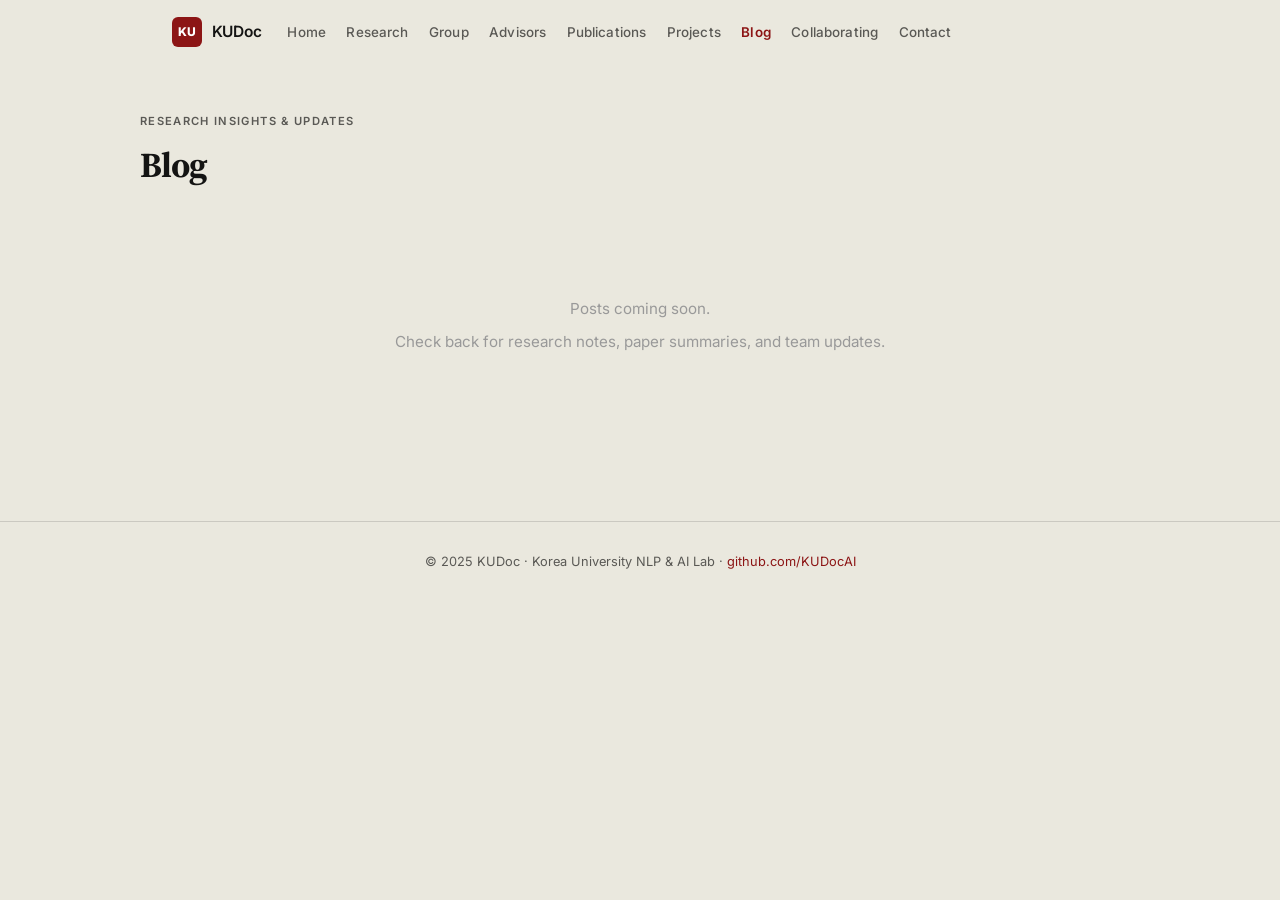
==== blog.html @ 30babc58 "Add Blog page and nav link Co-Authored-By: Claude Sonnet 4.6 <noreply@anthropic.com>" ====
<!DOCTYPE html>
<html lang="en">
<head>
  <meta charset="UTF-8" />
  <meta name="viewport" content="width=device-width, initial-scale=1.0" />
  <title>Blog — KUDoc</title>
  <meta name="description" content="Research insights, updates, and notes from KUDoc, the Document AI research team at Korea University NLP&AI Lab." />
  <link rel="stylesheet" href="style.css?v=17" />
  <link rel="preconnect" href="https://fonts.googleapis.com" />
  <link rel="preconnect" href="https://fonts.gstatic.com" crossorigin />
  <link href="https://fonts.googleapis.com/css2?family=Inter:wght@300;400;500;600;700;800&family=Source+Serif+4:ital,opsz,wght@0,8..60,400;0,8..60,600;0,8..60,700;1,8..60,400;1,8..60,600;1,8..60,700&display=swap" rel="stylesheet" />
  <style>
    .blog-list {
      display: flex;
      flex-direction: column;
      gap: 2rem;
      margin-top: 2.5rem;
    }
    .blog-card {
      background: var(--bg-card);
      border: 1px solid rgba(20,20,19,.08);
      border-radius: 12px;
      padding: 2rem 2.25rem;
      transition: box-shadow .2s;
    }
    .blog-card:hover {
      box-shadow: 0 4px 20px rgba(20,20,19,.1);
    }
    .blog-meta {
      display: flex;
      align-items: center;
      gap: .75rem;
      font-size: .8rem;
      color: #888;
      margin-bottom: .6rem;
    }
    .blog-tag {
      background: var(--accent);
      color: #fff;
      border-radius: 4px;
      padding: .15em .55em;
      font-size: .72rem;
      font-weight: 600;
      letter-spacing: .02em;
      text-transform: uppercase;
    }
    .blog-title {
      font-family: 'Source Serif 4', serif;
      font-size: 1.35rem;
      font-weight: 700;
      color: var(--primary);
      margin: 0 0 .6rem;
      line-height: 1.3;
    }
    .blog-excerpt {
      color: #555;
      font-size: .9rem;
      line-height: 1.7;
      margin: 0 0 1.1rem;
    }
    .blog-author {
      font-size: .82rem;
      color: #777;
    }
    .blog-author strong {
      color: var(--primary);
    }
    .blog-empty {
      text-align: center;
      padding: 4rem 0;
      color: #999;
      font-size: .95rem;
    }
    .blog-empty p {
      margin: .4rem 0;
    }
  </style>
</head>
<body>

<!-- ===== NAVIGATION ===== -->
<nav id="navbar">
  <div class="nav-inner">
    <a href="index.html" class="nav-logo">
      <div class="nav-logo-mark">KU</div>
      <span class="nav-name">KUDoc</span>
    </a>
    <ul class="nav-links">
      <li><a href="index.html">Home</a></li>
      <li><a href="index.html#research">Research</a></li>
      <li><a href="index.html#team">Group</a></li>
      <li><a href="faculty.html">Advisors</a></li>
      <li><a href="index.html#publications">Publications</a></li>
      <li><a href="index.html#projects">Projects</a></li>
      <li><a href="blog.html" class="nav-active">Blog</a></li>
      <li><a href="index.html#institutions">Collaborating</a></li>
      <li><a href="index.html#contact">Contact</a></li>
    </ul>
  </div>
</nav>

<!-- ===== BLOG ===== -->
<section id="blog" style="padding-top: 7rem;">
  <div class="container">
    <div class="section-eyebrow">Research Insights &amp; Updates</div>
    <h2 class="section-title">Blog</h2>

    <div class="blog-list">

      <!-- Example post — remove or replace when real posts are ready -->
      <div class="blog-empty">
        <p>Posts coming soon.</p>
        <p>Check back for research notes, paper summaries, and team updates.</p>
      </div>

    </div>
  </div>
</section>

<!-- ===== FOOTER ===== -->
<footer>
  &copy; 2025 KUDoc · Korea University NLP &amp; AI Lab ·
  <a href="https://github.com/KUDocAI">github.com/KUDocAI</a>
</footer>

<script>
  const navbar = document.getElementById('navbar');
  window.addEventListener('scroll', () => {
    navbar.classList.toggle('scrolled', window.scrollY > 10);
  });
</script>

</body>
</html>
---- style.css ----
/* ===== RESET & BASE ===== */
*, *::before, *::after { box-sizing: border-box; margin: 0; padding: 0; }

:root {
  --primary:       #141413;
  --primary-soft:  #30302e;
  --accent:        #8c1515;
  --accent-light:  #f5eaea;
  --accent-mid:    #a83030;
  --cream:         #eae8de;
  --cream-dark:    #dedad0;
  --text:          #141413;
  --text-muted:    #5a5955;
  --border:        rgba(20, 20, 19, 0.14);
  --border-strong: rgba(20, 20, 19, 0.28);
  --bg:            #eae8de;
  --bg-card:       #f3f1e9;
  --bg-white:      #faf9f5;
  --radius:        10px;
  --shadow:        0 1px 3px rgba(20,20,19,0.07);
  --shadow-md:     0 4px 20px rgba(20,20,19,0.10);
}

html { scroll-behavior: smooth; }

body {
  font-family: 'Inter', -apple-system, BlinkMacSystemFont, 'Segoe UI', sans-serif;
  color: var(--text);
  background: var(--bg);
  line-height: 1.7;
  font-size: clamp(0.9rem, 1vw + 0.5rem, 1rem);
  -webkit-font-smoothing: antialiased;
  -moz-osx-font-smoothing: grayscale;
}

a { color: var(--accent); text-decoration: none; }
a:hover { text-decoration: underline; }

/* ===== NAVBAR ===== */
#navbar {
  position: fixed;
  top: 0; left: 0; right: 0;
  z-index: 100;
  background: rgba(234, 232, 222, 0.9);
  backdrop-filter: blur(12px);
  border-bottom: 1px solid transparent;
  transition: border-color 0.2s, box-shadow 0.2s;
}
#navbar.scrolled {
  border-bottom-color: var(--border);
  box-shadow: 0 1px 8px rgba(20,20,19,0.08);
}
.nav-inner {
  max-width: 1000px;
  margin: 0 auto;
  padding: 0 2rem;
  height: 64px;
  display: flex;
  align-items: center;
  gap: clamp(1.2rem, 2vw, 1.9rem);
}
.nav-logo {
  display: flex;
  align-items: center;
  gap: 0.6rem;
  text-decoration: none;
}
.nav-logo-mark {
  width: 30px;
  height: 30px;
  border-radius: 6px;
  background: var(--accent);
  display: flex;
  align-items: center;
  justify-content: center;
  color: #fff;
  font-weight: 800;
  font-size: 0.75rem;
  letter-spacing: -0.02em;
  flex-shrink: 0;
}
.nav-name {
  font-weight: 600;
  font-size: 0.97rem;
  color: var(--primary);
  white-space: nowrap;
  letter-spacing: -0.01em;
}
.nav-links {
  display: flex;
  gap: clamp(0.9rem, 1.6vw, 1.35rem);
  list-style: none;
  flex: 1;
}
.nav-links a {
  font-size: 0.84rem;
  color: var(--text-muted);
  font-weight: 500;
  transition: color 0.15s;
  letter-spacing: 0.01em;
}
.nav-links a:hover { color: var(--primary); text-decoration: none; }
.nav-active { color: var(--accent) !important; font-weight: 600 !important; }

/* ===== SECTIONS ===== */
section { padding: 6rem 2rem; }
.container { max-width: 1000px; margin: 0 auto; }
.section-alt { background: var(--bg-card); }

.section-eyebrow {
  font-family: 'Inter', sans-serif;
  font-size: 0.7rem;
  font-weight: 600;
  letter-spacing: 0.12em;
  text-transform: uppercase;
  color: var(--text-muted);
  margin-bottom: 0.9rem;
}
.section-title {
  font-family: 'Source Serif 4', Georgia, 'Times New Roman', serif;
  font-size: clamp(1.6rem, 3vw, 2.2rem);
  font-weight: 700;
  color: var(--primary);
  margin-bottom: 2.5rem;
  line-height: 1.15;
  letter-spacing: -0.025em;
}

/* ===== HERO ===== */
.hero {
  padding-top: 8rem;
  padding-bottom: 6rem;
  background: var(--cream);
  border-bottom: 1px solid var(--border);
}
.hero-inner {
  max-width: 1000px;
  margin: 0 auto;
  display: grid;
  grid-template-columns: 1fr 300px;
  gap: 4rem;
  align-items: start;
}
.hero-left { min-width: 0; }

/* ===== TIMELINE ===== */
.hero-timeline { padding-top: 0.4rem; }

.timeline-heading { margin-bottom: 1.2rem; }

.tl-heading-title {
  font-family: 'Source Serif 4', Georgia, serif;
  font-size: 1rem;
  font-weight: 700;
  color: var(--primary);
  letter-spacing: -0.01em;
  margin-bottom: 0.5rem;
}

.tl-icon {
  font-size: 0.7rem;
  vertical-align: middle;
  opacity: 0.75;
}

.timeline {
  position: relative;
}

/* Centered gray track */
.tl-track {
  position: absolute;
  left: 50%;
  transform: translateX(-50%);
  top: 0;
  bottom: 0;
  width: 1px;
  background: var(--border);
  overflow: hidden;
}

/* Animated red fill */
.tl-fill {
  position: absolute;
  top: 0; left: 0; right: 0;
  height: 0;
  background: var(--accent);
  transition: height 0.5s cubic-bezier(0.4, 0, 0.2, 1);
}

/* Each item: 3-column grid — content | dot | content */
.tl-item {
  position: relative;
  display: grid;
  grid-template-columns: 1fr 10px 1fr;
  gap: 0 0.6rem;
  align-items: start;
  margin-bottom: 1.4rem;
  cursor: pointer;
  border-radius: 8px;
  padding: 0.35rem 0.35rem;
  transition: background 0.18s;
  opacity: 0;
  transform: translateY(6px);
}
.tl-item.tl-item--visible {
  opacity: 1;
  transform: translateY(0);
  transition: opacity 0.35s ease, transform 0.35s ease, background 0.18s;
}
.tl-item:last-child { margin-bottom: 0; }
.tl-item:hover { background: rgba(20,20,19,0.04); }
.tl-item:focus { outline: none; background: rgba(20,20,19,0.04); }

/* ── Left items (projects): body LEFT, dot CENTER ── */
.tl-item.tl-left .tl-body {
  grid-column: 1;
  grid-row: 1;
  text-align: right;
}
.tl-item.tl-left .tl-dot {
  grid-column: 2;
  grid-row: 1;
}

/* ── Right items (papers): dot CENTER, body RIGHT ── */
.tl-item.tl-right .tl-dot {
  grid-column: 2;
  grid-row: 1;
}
.tl-item.tl-right .tl-body {
  grid-column: 3;
  grid-row: 1;
  text-align: left;
}

.tl-date {
  font-family: 'Inter', sans-serif;
  font-size: 0.64rem;
  font-weight: 500;
  color: var(--text-muted);
  white-space: nowrap;
  transition: color 0.2s;
  margin-bottom: 0.1rem;
}
.tl-item--active .tl-date { color: var(--accent); font-weight: 600; }

/* Dot */
.tl-dot {
  width: 10px;
  height: 10px;
  border-radius: 50%;
  background: var(--cream-dark);
  border: 1.5px solid var(--border-strong);
  margin-top: 0.22rem;
  justify-self: center;
  transition: background 0.25s, border-color 0.25s, transform 0.25s, box-shadow 0.25s;
  position: relative;
  z-index: 1;
}
.tl-item:hover .tl-dot {
  transform: scale(1.35);
  border-color: var(--accent-mid);
}
.tl-item--active .tl-dot {
  background: var(--accent);
  border-color: var(--accent);
  transform: scale(1.2);
  box-shadow: 0 0 0 3px var(--accent-light);
  animation: tl-pulse 2s ease-in-out infinite;
}

@keyframes tl-pulse {
  0%, 100% { box-shadow: 0 0 0 3px var(--accent-light); }
  50%       { box-shadow: 0 0 0 6px rgba(140,21,21,0.08); }
}

.tl-body { min-width: 0; }

.tl-title {
  font-family: 'Source Serif 4', Georgia, serif;
  font-size: 0.85rem;
  font-weight: 600;
  color: var(--primary);
  letter-spacing: -0.01em;
  line-height: 1.2;
  margin-bottom: 0.18rem;
  transition: color 0.2s;
}
.tl-item--active .tl-title { color: var(--accent); }
.tl-item:hover:not(.tl-item--active) .tl-title { color: var(--primary-soft); }

.tl-desc {
  font-family: 'Inter', sans-serif;
  font-size: 0.72rem;
  color: var(--text-muted);
  line-height: 1.5;
  max-height: 0;
  overflow: hidden;
  opacity: 0;
  transition: max-height 0.3s ease, opacity 0.3s ease;
}
.tl-item--active .tl-desc,
.tl-item:hover .tl-desc {
  max-height: 5rem;
  opacity: 1;
}

@media (max-width: 760px) {
  .hero-inner {
    grid-template-columns: 1fr;
    gap: 2.5rem;
  }
  .hero-timeline { border-top: 1px solid var(--border); padding-top: 2rem; }
}

.hero-eyebrow {
  display: inline-flex;
  align-items: center;
  gap: 0.55rem;
  font-family: 'Inter', sans-serif;
  font-size: 0.7rem;
  font-weight: 600;
  letter-spacing: 0.12em;
  text-transform: uppercase;
  color: var(--text-muted);
  margin-bottom: 1.6rem;
}
.hero-eyebrow::before {
  content: '';
  display: inline-block;
  width: 18px;
  height: 1px;
  background: var(--accent);
}

.hero-inner h1 {
  font-family: 'Source Serif 4', Georgia, 'Times New Roman', serif;
  font-size: clamp(2.6rem, 6vw, 5rem);
  font-weight: 700;
  color: var(--primary);
  line-height: 1.08;
  letter-spacing: -0.035em;
  margin-bottom: 1.6rem;
  max-width: 760px;
}
.hero-ku {
  color: var(--accent);
  font-style: normal;
}
.hero-inner h1 em {
  font-style: italic;
  color: var(--primary);
}

.hero-subtitle {
  font-family: 'Inter', sans-serif;
  font-size: clamp(0.95rem, 1.5vw, 1.1rem);
  color: var(--text-muted);
  max-width: 540px;
  line-height: 1.8;
  margin-bottom: 2.4rem;
  font-weight: 400;
}
.hero-subtitle strong { color: var(--text); font-weight: 500; }

.hero-links { display: flex; flex-wrap: wrap; gap: 0.7rem; }

/* ===== INSTITUTIONS ===== */
.institutions-section {
  background: var(--bg);
}

.institutions-intro {
  max-width: 640px;
  margin-bottom: 2rem;
  color: var(--text-muted);
  line-height: 1.75;
}

.institution-subsection + .institution-subsection {
  margin-top: 2rem;
}

.institution-subsection-title {
  font-size: 0.78rem;
  font-weight: 700;
  letter-spacing: 0.1em;
  text-transform: uppercase;
  color: var(--text-muted);
  margin-bottom: 0.9rem;
}

.institution-grid {
  display: grid;
  grid-template-columns: repeat(auto-fit, minmax(180px, 1fr));
  gap: 1rem;
}

.institution-card {
  padding: 1rem 1.05rem;
  border-radius: var(--radius);
  background: var(--bg-card);
  border: 1px solid var(--border);
  box-shadow: var(--shadow);
}

.institution-card--anchor {
  background: var(--accent-light);
  border-color: rgba(140,21,21,0.18);
}

.institution-card--partner {
  background: var(--bg-white);
}

.institution-logo-wrap {
  height: 64px;
  display: flex;
  align-items: center;
  justify-content: center;
  margin-bottom: 0.85rem;
  padding: 0.5rem 0.65rem;
  background: rgba(250, 249, 245, 0.9);
  border: 1px solid var(--border);
  border-radius: 8px;
}

.institution-logo {
  display: block;
  max-width: 100%;
  max-height: 100%;
  width: auto;
  height: auto;
  object-fit: contain;
}

.institution-logo--square {
  max-height: 48px;
}

.institution-logo--icon {
  max-height: 44px;
}

.institution-role {
  font-size: 0.67rem;
  font-weight: 700;
  letter-spacing: 0.1em;
  text-transform: uppercase;
  color: var(--accent);
  margin-bottom: 0.55rem;
}

.institution-name {
  font-family: 'Source Serif 4', Georgia, serif;
  font-size: 1rem;
  line-height: 1.3;
  color: var(--primary);
  margin-bottom: 0.35rem;
}

.institution-meta {
  font-size: 0.78rem;
  color: var(--text-muted);
  line-height: 1.5;
}

.btn {
  display: inline-block;
  padding: 0.6rem 1.4rem;
  border-radius: 6px;
  font-size: 0.85rem;
  font-weight: 600;
  background: var(--accent);
  color: #fff;
  letter-spacing: 0.01em;
  transition: background 0.15s, opacity 0.15s;
}
.btn:hover { background: var(--accent-mid); text-decoration: none; }
.btn-outline {
  background: transparent;
  color: var(--primary);
  border: 1px solid var(--border-strong);
}
.btn-outline:hover { background: var(--cream-dark); text-decoration: none; color: var(--primary); }

/* hero divider + stats */
.hero-stats {
  display: flex;
  gap: 3rem;
  margin-top: 3.5rem;
  padding-top: 2.5rem;
  border-top: 1px solid var(--border);
  flex-wrap: wrap;
}
.stat-num {
  font-family: 'Source Serif 4', Georgia, serif;
  font-size: clamp(1.8rem, 3vw, 2.4rem);
  font-weight: 700;
  color: var(--accent);
  line-height: 1;
  letter-spacing: -0.04em;
}
.stat-label {
  font-family: 'Inter', sans-serif;
  font-size: 0.72rem;
  font-weight: 500;
  color: var(--text-muted);
  margin-top: 0.3rem;
  letter-spacing: 0.04em;
  text-transform: uppercase;
}

/* ===== RESEARCH ===== */
.research-grid {
  display: grid;
  grid-template-columns: repeat(auto-fill, minmax(290px, 1fr));
  gap: 1px;
  border: 1px solid var(--border);
  border-radius: var(--radius);
  overflow: hidden;
  background: var(--border);
}
.research-card {
  background: var(--bg-card);
  padding: 1.8rem 1.8rem 1.6rem;
  transition: background 0.15s;
}
.research-card:hover { background: var(--bg-white); }
.research-icon {
  font-size: 1.4rem;
  margin-bottom: 1rem;
}
.research-card h3 {
  font-family: 'Source Serif 4', Georgia, serif;
  font-size: clamp(0.95rem, 1.5vw, 1.05rem);
  font-weight: 600;
  color: var(--primary);
  margin-bottom: 0.55rem;
  letter-spacing: -0.015em;
  line-height: 1.25;
}
.research-card p {
  font-family: 'Inter', sans-serif;
  font-size: 0.875rem;
  color: var(--text-muted);
  line-height: 1.7;
}

/* ===== TEAM ===== */
.team-section-label {
  font-size: 0.72rem;
  font-weight: 700;
  letter-spacing: 0.1em;
  text-transform: uppercase;
  color: var(--text-muted);
  margin-bottom: 1rem;
  margin-top: 2.5rem;
  padding-bottom: 0.6rem;
  border-bottom: 1px solid var(--border);
}
.team-section-label:first-of-type { margin-top: 0; }
.team-faculty-link {
  margin-top: 1.5rem;
  font-size: 0.88rem;
  font-weight: 500;
}
.team-faculty-link a { color: var(--accent); }

.team-section-label--primary {
  font-size: 0.8rem;
  color: var(--accent);
  border-bottom-color: var(--accent);
  border-bottom-width: 2px;
}

.team-grid {
  display: grid;
  grid-template-columns: repeat(auto-fill, minmax(230px, 1fr));
  gap: 1rem;
  margin-bottom: 0.5rem;
}
.team-grid.team-grid--wide {
  grid-template-columns: repeat(2, 1fr);
}
.team-card {
  background: var(--bg-card);
  border: 1px solid var(--border);
  border-radius: var(--radius);
  padding: 1.4rem 1.5rem;
  display: flex;
  align-items: flex-start;
  gap: 1rem;
  transition: box-shadow 0.2s, background 0.15s;
}
.team-card:hover { background: var(--bg-white); box-shadow: var(--shadow-md); }

.team-avatar {
  width: 130px;
  height: 130px;
  border-radius: 50%;
  object-fit: cover;
  object-position: center top;
  flex-shrink: 0;
  border: 1.5px solid var(--border);
  background: var(--cream-dark);
}
.team-card-pi .team-avatar {
  width: 150px;
  height: 150px;
}

.team-avatar-placeholder {
  width: 130px;
  height: 130px;
  border-radius: 50%;
  background: var(--cream-dark);
  display: flex;
  align-items: center;
  justify-content: center;
  font-size: 0.95rem;
  font-weight: 700;
  color: var(--accent);
  flex-shrink: 0;
  border: 1px solid var(--border);
  font-family: 'Source Serif 4', Georgia, serif;
}

.team-info { min-width: 0; }
.team-name {
  font-family: 'Source Serif 4', Georgia, serif;
  font-weight: 600;
  font-size: clamp(0.92rem, 1.5vw, 1rem);
  color: var(--primary);
  letter-spacing: -0.015em;
  line-height: 1.2;
}
.team-name-ko {
  font-family: 'Inter', sans-serif;
  font-size: 0.75rem;
  color: var(--text-muted);
  margin-bottom: 0.3rem;
}
.team-role-group {
  display: flex;
  gap: 0.35rem;
  flex-wrap: wrap;
  margin-bottom: 0.4rem;
}
.team-role {
  display: inline-block;
  font-size: 0.68rem;
  font-weight: 700;
  letter-spacing: 0.06em;
  text-transform: uppercase;
  white-space: nowrap;
  background: var(--cream-dark);
  color: var(--text-muted);
  border-radius: 3px;
  padding: 0.12rem 0.5rem;
  margin-bottom: 0.4rem;
}
.team-role-group .team-role { margin-bottom: 0; }
.team-role.role-pi   { background: var(--accent); color: #fff; }
.team-role.role-prof { background: var(--primary); color: rgba(255,255,255,0.85); }
.team-role.role-lead { background: var(--accent-light); color: var(--accent); border: 1px solid rgba(140,21,21,0.18); }
.team-role.role-founder { background: #e9dec0; color: #6a4b17; border: 1px solid rgba(106,75,23,0.18); }

.team-links { display: flex; gap: 0.6rem; margin-top: 0.45rem; flex-wrap: wrap; }
.team-links a {
  font-size: 0.74rem;
  color: var(--text-muted);
  font-weight: 500;
  transition: color 0.15s;
  text-decoration: none;
}
.team-links a:hover { color: var(--accent); }
.team-links a::before { content: '↗ '; font-size: 0.65rem; }

.team-affil {
  font-size: 0.77rem;
  color: var(--text-muted);
  margin-top: 0.2rem;
  line-height: 1.4;
}

/* PI wide card */
.team-card-pi {
  grid-column: 1 / -1;
  padding: 1.8rem 2rem;
  gap: 1.5rem;
  background: var(--bg-card);
  border-color: var(--border);
}
.team-card-pi .team-avatar-placeholder {
  width: 150px;
  height: 150px;
  font-size: 1.1rem;
}
.team-card-pi .team-name { font-size: clamp(1rem, 2vw, 1.2rem); }

/* ===== TIMELINE EXPAND ===== */
.tl-hint {
  font-size: 0.7rem;
  color: var(--accent);
  margin-top: 0.25rem;
  opacity: 0.75;
}
.tl-expand {
  max-height: 0;
  overflow: hidden;
  opacity: 0;
  transition: max-height 0.35s ease, opacity 0.25s, margin-top 0.25s;
  margin-top: 0;
}
.tl-expanded .tl-expand {
  max-height: 200px;
  opacity: 1;
  margin-top: 0.5rem;
}
.tl-expand-count {
  font-size: 0.72rem;
  font-weight: 700;
  color: var(--accent);
  margin-bottom: 0.3rem;
  letter-spacing: 0.02em;
}
.tl-expand-list {
  list-style: none;
  padding: 0;
  margin: 0;
}
.tl-expand-list li {
  font-size: 0.72rem;
  color: var(--text-muted);
  padding: 0.18rem 0 0.18rem 0.6rem;
  border-left: 2px solid var(--accent-light);
  margin-bottom: 0.15rem;
  line-height: 1.4;
}

/* ===== PUB SUBSECTION ===== */
.pub-subsection-label {
  font-size: 0.72rem;
  font-weight: 700;
  letter-spacing: 0.08em;
  text-transform: uppercase;
  color: var(--text-muted);
  margin-bottom: 0.8rem;
  padding-bottom: 0.4rem;
  border-bottom: 1px solid var(--border);
}
.pub-subsubsection-label {
  font-size: 0.67rem;
  font-weight: 600;
  letter-spacing: 0.06em;
  text-transform: uppercase;
  color: var(--accent);
  margin: 1rem 0 0.6rem;
  padding-left: 0.6rem;
  border-left: 2px solid var(--accent);
}
.venue-domestic { background: #fef9ec; color: #92620a; }
.pub-tag-oral {
  display: inline-block;
  font-size: 0.62rem;
  font-weight: 700;
  letter-spacing: 0.06em;
  text-transform: uppercase;
  background: var(--accent);
  color: #fff;
  border-radius: 3px;
  padding: 0.15rem 0.45rem;
  margin-left: 0.4rem;
  vertical-align: middle;
}

/* ===== PUBLICATIONS ===== */
.pub-list { display: flex; flex-direction: column; gap: 0; border: 1px solid var(--border); border-radius: var(--radius); overflow: hidden; }
.pub-card {
  background: var(--bg-card);
  padding: 1.4rem 1.6rem;
  border-bottom: 1px solid var(--border);
  transition: background 0.15s;
}
.pub-card:last-child { border-bottom: none; }
.pub-card:hover { background: var(--bg-white); }

.pub-venue {
  display: inline-block;
  font-size: 0.68rem;
  font-weight: 700;
  letter-spacing: 0.07em;
  text-transform: uppercase;
  border-radius: 3px;
  padding: 0.15rem 0.5rem;
  margin-bottom: 0.6rem;
}
.venue-acl    { background: #dbeafe; color: #1d4ed8; }
.venue-emnlp  { background: #d1fae5; color: #065f46; }
.venue-naacl  { background: #e0e7ff; color: #3730a3; }
.venue-cvpr   { background: #fce7f3; color: #9d174d; }
.venue-arxiv  { background: #fef3c7; color: #92400e; }
.venue-coling { background: #f3e8ff; color: #6b21a8; }
.venue-other  { background: var(--cream-dark); color: var(--text-muted); }

.pub-title {
  font-family: 'Source Serif 4', Georgia, serif;
  font-weight: 600;
  font-size: clamp(0.9rem, 1.5vw, 1rem);
  color: var(--primary);
  margin-bottom: 0.35rem;
  line-height: 1.45;
  letter-spacing: -0.01em;
}
.pub-authors { font-size: 0.83rem; color: var(--text-muted); margin-bottom: 0.4rem; }
.pub-authors strong { color: var(--text); font-weight: 600; }
.pub-desc { font-size: 0.84rem; color: var(--text-muted); margin-bottom: 0.55rem; line-height: 1.6; }
.pub-links { display: flex; gap: 1rem; }
.pub-links a {
  font-size: 0.8rem;
  font-weight: 600;
  color: var(--accent);
  letter-spacing: 0.01em;
}

/* ===== PROJECTS ===== */
.proj-grid {
  display: grid;
  grid-template-columns: repeat(auto-fill, minmax(420px, 1fr));
  gap: 1.2rem;
}

.proj-card {
  background: var(--bg-card);
  border: 1px solid var(--border);
  border-radius: var(--radius);
  padding: 1.8rem 2rem;
  display: flex;
  flex-direction: column;
  gap: 0.7rem;
  transition: background 0.15s, box-shadow 0.2s;
}
.proj-card:hover {
  background: var(--bg-white);
  box-shadow: var(--shadow-md);
}

.proj-meta {
  display: flex;
  gap: 0.5rem;
  flex-wrap: wrap;
}
.proj-tag {
  font-family: 'Inter', sans-serif;
  font-size: 0.68rem;
  font-weight: 600;
  letter-spacing: 0.05em;
  text-transform: uppercase;
  background: var(--cream-dark);
  color: var(--text-muted);
  border-radius: 3px;
  padding: 0.15rem 0.5rem;
  white-space: nowrap;
}
.proj-tag--funded { background: #fef3c7; color: #92400e; }
.proj-tag--research { background: var(--accent-light); color: var(--accent); }

.proj-title {
  font-family: 'Source Serif 4', Georgia, serif;
  font-size: clamp(1.1rem, 2vw, 1.35rem);
  font-weight: 700;
  color: var(--primary);
  letter-spacing: -0.02em;
  line-height: 1.15;
  margin: 0;
}

.proj-subtitle {
  font-family: 'Inter', sans-serif;
  font-size: 0.82rem;
  font-weight: 500;
  color: var(--text-muted);
  line-height: 1.4;
}

.proj-desc {
  font-family: 'Inter', sans-serif;
  font-size: 0.875rem;
  color: var(--text-muted);
  line-height: 1.75;
  flex: 1;
}

.proj-based-on {
  display: flex;
  align-items: center;
  gap: 0.4rem;
  flex-wrap: wrap;
  margin-top: 0.75rem;
  padding-top: 0.75rem;
  border-top: 1px solid var(--border);
}
.proj-based-label {
  font-size: 0.67rem;
  font-weight: 700;
  text-transform: uppercase;
  letter-spacing: 0.06em;
  color: var(--text-muted);
  flex-shrink: 0;
}
.proj-paper-tag {
  font-size: 0.71rem;
  font-weight: 500;
  color: var(--accent);
  background: var(--accent-light);
  border: 1px solid rgba(140,21,21,0.15);
  border-radius: 4px;
  padding: 0.12rem 0.5rem;
  text-decoration: none;
  transition: background 0.15s;
}
.proj-paper-tag:hover { background: rgba(140,21,21,0.12); text-decoration: none; }

.proj-footer {
  display: flex;
  align-items: center;
  justify-content: space-between;
  gap: 0.5rem;
  padding-top: 0.8rem;
  border-top: 1px solid var(--border);
  flex-wrap: wrap;
}
.proj-role {
  font-family: 'Inter', sans-serif;
  font-size: 0.72rem;
  color: var(--text-muted);
  font-weight: 500;
}
.proj-award {
  font-family: 'Inter', sans-serif;
  font-size: 0.72rem;
  font-weight: 700;
  color: var(--accent);
  letter-spacing: 0.02em;
}

@media (max-width: 680px) {
  .proj-grid { grid-template-columns: 1fr; }
}

/* ===== CONTACT ===== */
.contact-inner { text-align: center; }
.contact-inner p {
  color: var(--text-muted);
  margin-bottom: 1.8rem;
  max-width: 500px;
  margin-left: auto;
  margin-right: auto;
  line-height: 1.75;
}
.contact-links {
  display: flex;
  flex-wrap: wrap;
  justify-content: center;
  gap: 1rem;
  font-size: 0.9rem;
  font-weight: 600;
}
.contact-links a { color: var(--primary); }
.contact-links a:hover { color: var(--accent); text-decoration: none; }

/* ===== FOOTER ===== */
footer {
  text-align: center;
  padding: 1.8rem 2rem;
  font-size: 0.8rem;
  color: var(--text-muted);
  border-top: 1px solid var(--border);
  background: var(--cream);
}

/* ===== RESPONSIVE ===== */
@media (max-width: 680px) {
  .hero-inner h1 { font-size: 2.2rem; }
  .nav-links { display: none; }
  .hero-stats { gap: 1.8rem; }
  .team-grid.team-grid--wide { grid-template-columns: 1fr; }
  .team-card {
    flex-direction: column;
    gap: 0.9rem;
    padding: 1.15rem 1.1rem;
  }
  .team-avatar {
    width: 96px;
    height: 96px;
  }
  .team-info { width: 100%; }
  .team-links { gap: 0.45rem 0.7rem; }
  .team-card-pi { flex-direction: column; gap: 1rem; }
  .research-grid { grid-template-columns: 1fr; }
  section { padding: 4rem 1.25rem; }
  .nav-inner { padding: 0 1.25rem; }
}
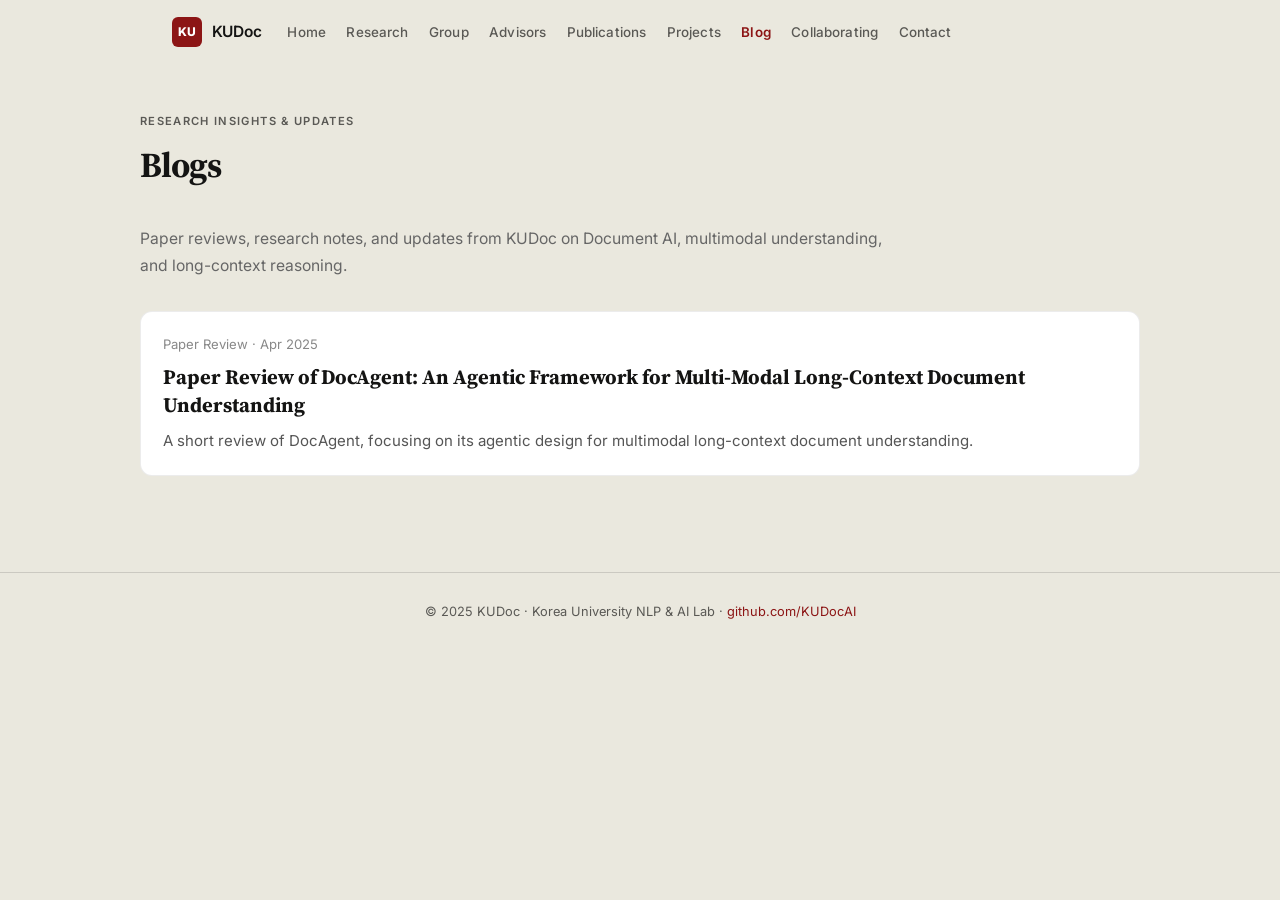
==== commit 67e8b37c: "add paper review docagent" ====
--- a/blog.html
+++ b/blog.html
@@ -10,69 +10,65 @@
   <link rel="preconnect" href="https://fonts.gstatic.com" crossorigin />
   <link href="https://fonts.googleapis.com/css2?family=Inter:wght@300;400;500;600;700;800&family=Source+Serif+4:ital,opsz,wght@0,8..60,400;0,8..60,600;0,8..60,700;1,8..60,400;1,8..60,600;1,8..60,700&display=swap" rel="stylesheet" />
   <style>
+    .blog-header {
+      max-width: 760px;
+      margin-bottom: 2rem;
+    }
+
+    .blog-header p {
+      margin: .75rem 0 0;
+      color: #666;
+      font-size: .98rem;
+      line-height: 1.7;
+    }
+
     .blog-list {
-      display: flex;
-      flex-direction: column;
-      gap: 2rem;
-      margin-top: 2.5rem;
+      display: grid;
+      gap: 1rem;
+      margin-top: 2rem;
     }
+
     .blog-card {
-      background: var(--bg-card);
+      background: #fff;
       border: 1px solid rgba(20,20,19,.08);
       border-radius: 12px;
-      padding: 2rem 2.25rem;
-      transition: box-shadow .2s;
+      padding: 1.3rem 1.4rem;
+      transition: box-shadow .2s ease, transform .2s ease;
     }
+
     .blog-card:hover {
-      box-shadow: 0 4px 20px rgba(20,20,19,.1);
+      box-shadow: 0 8px 24px rgba(20,20,19,.08);
+      transform: translateY(-2px);
     }
+
     .blog-meta {
-      display: flex;
-      align-items: center;
-      gap: .75rem;
-      font-size: .8rem;
+      font-size: .82rem;
       color: #888;
-      margin-bottom: .6rem;
+      margin-bottom: .55rem;
     }
-    .blog-tag {
-      background: var(--accent);
-      color: #fff;
-      border-radius: 4px;
-      padding: .15em .55em;
-      font-size: .72rem;
-      font-weight: 600;
-      letter-spacing: .02em;
-      text-transform: uppercase;
+
+    .blog-title {
+      margin: 0 0 .55rem;
+      font-family: 'Source Serif 4', serif;
+      font-size: 1.28rem;
+      font-weight: 700;
+      line-height: 1.35;
     }
-    .blog-title {
-      font-family: 'Source Serif 4', serif;
-      font-size: 1.35rem;
-      font-weight: 700;
+
+    .blog-title a {
       color: var(--primary);
-      margin: 0 0 .6rem;
-      line-height: 1.3;
+      text-decoration: none;
     }
+
+    .blog-title a:hover {
+      text-decoration: underline;
+    }
+
     .blog-excerpt {
+      margin: 0;
       color: #555;
-      font-size: .9rem;
+      font-size: .94rem;
       line-height: 1.7;
-      margin: 0 0 1.1rem;
-    }
-    .blog-author {
-      font-size: .82rem;
-      color: #777;
-    }
-    .blog-author strong {
-      color: var(--primary);
-    }
-    .blog-empty {
-      text-align: center;
-      padding: 4rem 0;
-      color: #999;
-      font-size: .95rem;
-    }
-    .blog-empty p {
-      margin: .4rem 0;
     }
   </style>
 </head>
@@ -102,17 +98,30 @@
 <!-- ===== BLOG ===== -->
 <section id="blog" style="padding-top: 7rem;">
   <div class="container">
-    <div class="section-eyebrow">Research Insights &amp; Updates</div>
-    <h2 class="section-title">Blog</h2>
+
+    <div class="blog-header">
+      <div class="section-eyebrow">Research Insights &amp; Updates</div>
+      <h2 class="section-title">Blogs</h2>
+      <p>
+        Paper reviews, research notes, and updates from KUDoc on Document AI,
+        multimodal understanding, and long-context reasoning.
+      </p>
+    </div>
 
     <div class="blog-list">
 
-      <!-- Example post — remove or replace when real posts are ready -->
-      <div class="blog-empty">
-        <p>Posts coming soon.</p>
-        <p>Check back for research notes, paper summaries, and team updates.</p>
-      </div>
-
+      <article class="blog-card">
+        <div class="blog-meta">Paper Review · Apr 2025</div>
+        <h3 class="blog-title">
+          <a href="blogs/blog-DocAgent.html">
+            Paper Review of DocAgent: An Agentic Framework for Multi-Modal Long-Context Document Understanding
+          </a>
+        </h3>
+        <p class="blog-excerpt">
+          A short review of DocAgent, focusing on its agentic design for multimodal
+          long-context document understanding.
+        </p>
+      </article>
     </div>
   </div>
 </section>
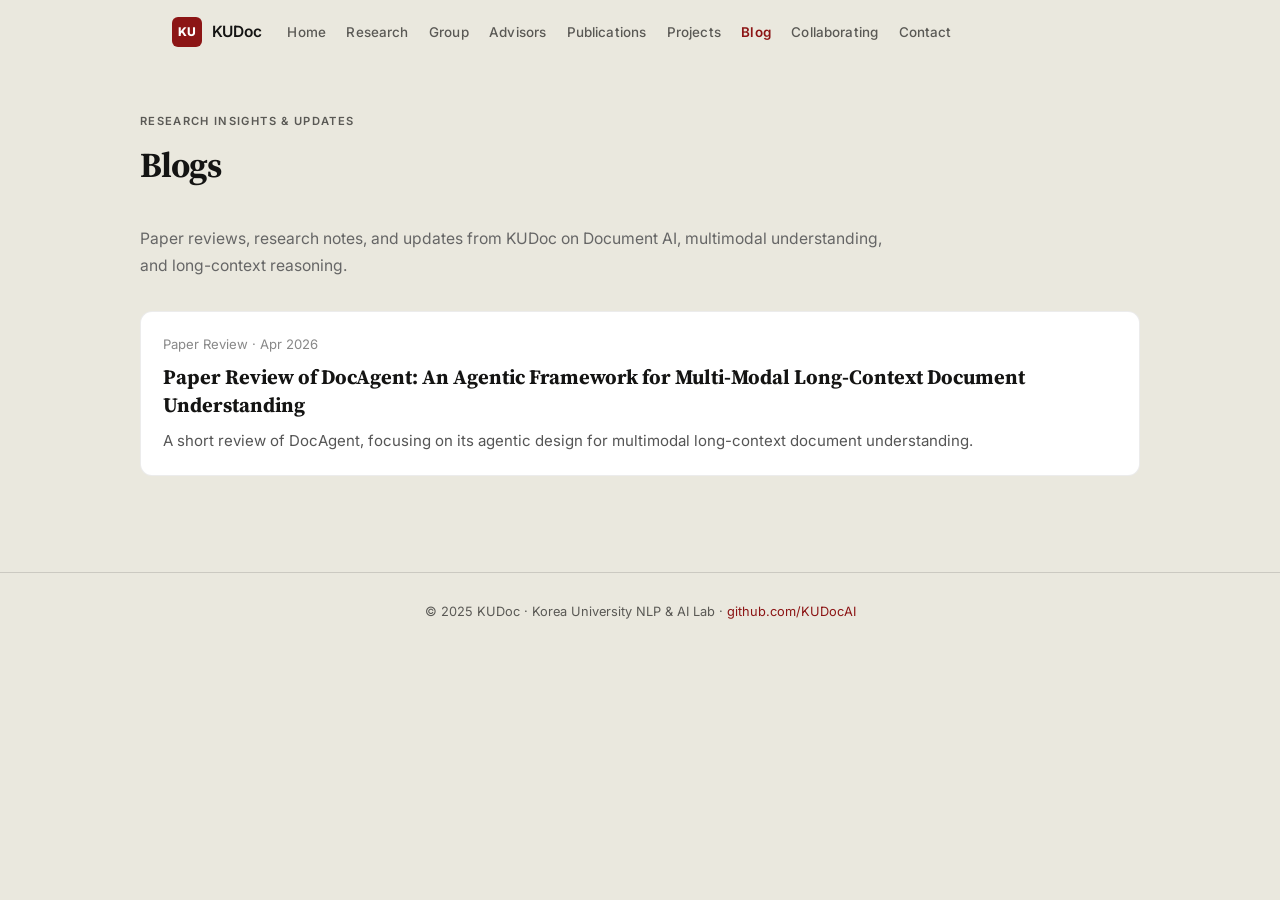
==== commit fe51d0c5: "Update blog post date from Apr 2025 to Apr 2026" ====
--- a/blog.html
+++ b/blog.html
@@ -111,7 +111,7 @@
     <div class="blog-list">
 
       <article class="blog-card">
-        <div class="blog-meta">Paper Review · Apr 2025</div>
+        <div class="blog-meta">Paper Review · Apr 2026</div>
         <h3 class="blog-title">
           <a href="blogs/blog-DocAgent.html">
             Paper Review of DocAgent: An Agentic Framework for Multi-Modal Long-Context Document Understanding
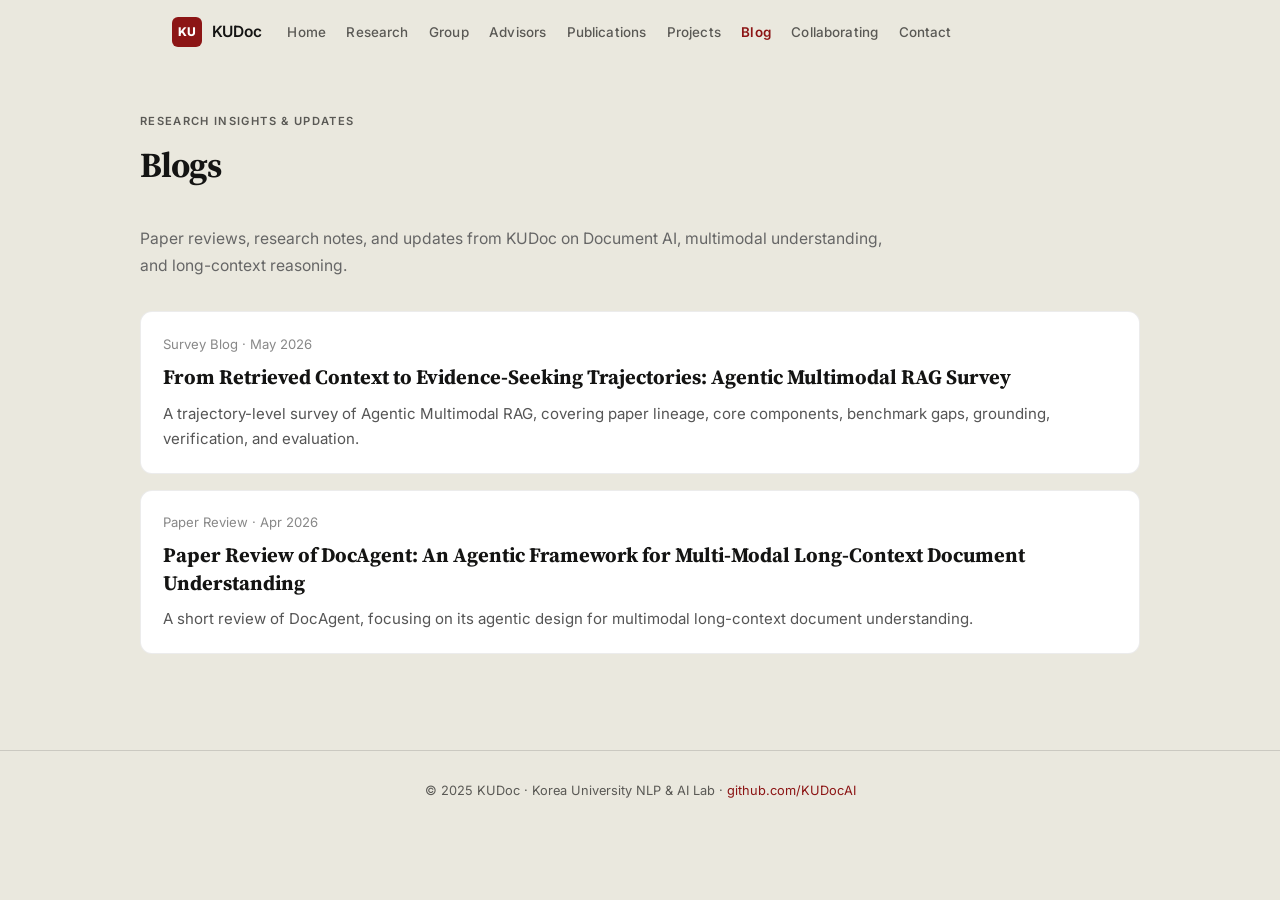
==== commit e4ceb0aa: "add blog multi-agentic survey" ====
--- a/blog.html
+++ b/blog.html
@@ -111,6 +111,19 @@
     <div class="blog-list">
 
       <article class="blog-card">
+        <div class="blog-meta">Survey Blog · May 2026</div>
+        <h3 class="blog-title">
+          <a href="blogs/blog-Agentic-Multimodal-RAG-Survey.html">
+            From Retrieved Context to Evidence-Seeking Trajectories: Agentic Multimodal RAG Survey
+          </a>
+        </h3>
+        <p class="blog-excerpt">
+          A trajectory-level survey of Agentic Multimodal RAG, covering paper lineage,
+          core components, benchmark gaps, grounding, verification, and evaluation.
+        </p>
+      </article>
+
+      <article class="blog-card">
         <div class="blog-meta">Paper Review · Apr 2026</div>
         <h3 class="blog-title">
           <a href="blogs/blog-DocAgent.html">
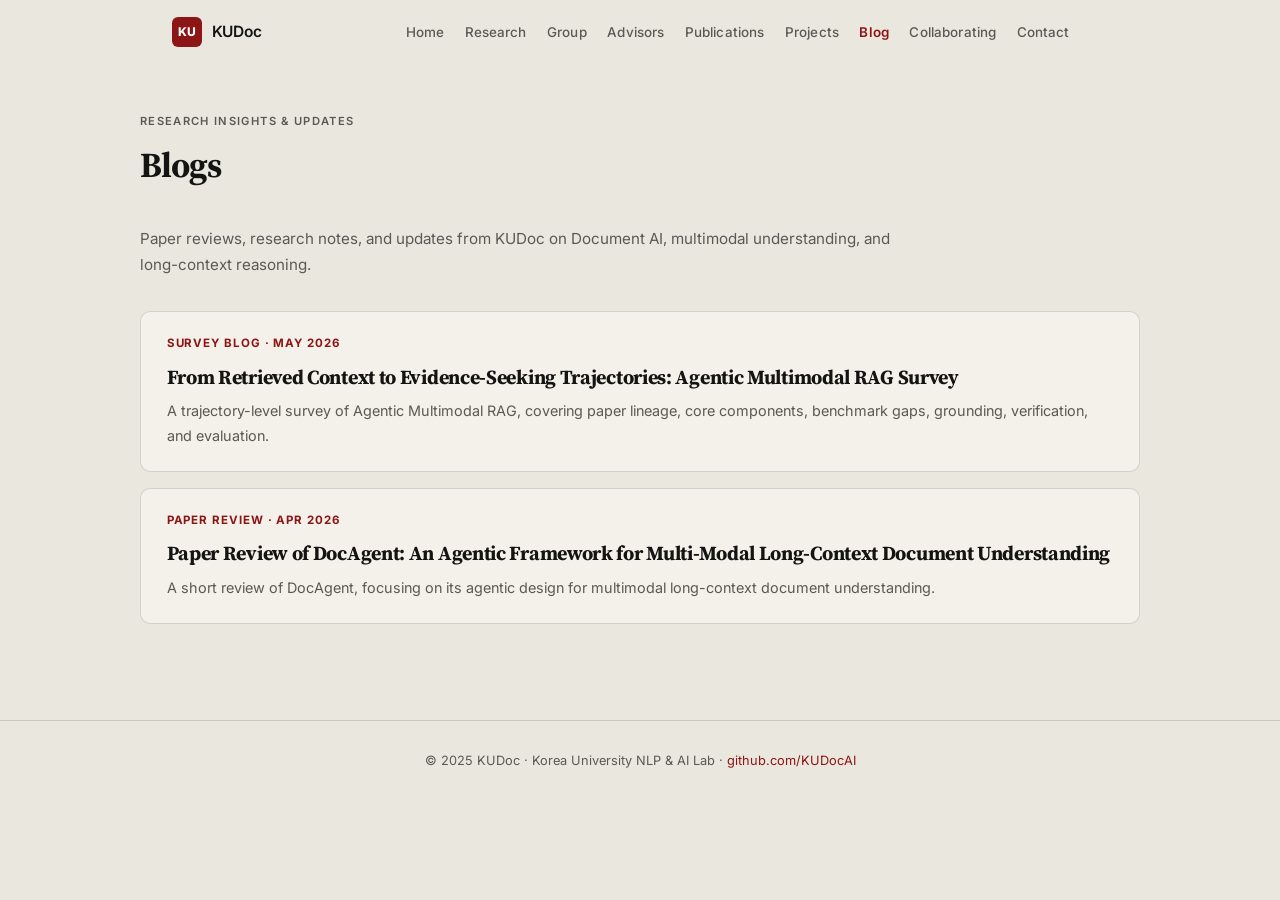
==== commit d99ba523: "논문 제목 링크 연결 및 UI 개선 - 13개 논문에 원문 링크 추가, Korea University 카드 스타일 개선, Milestones 제목 중앙 정렬 Co-authored-" ====
--- a/blog.html
+++ b/blog.html
@@ -5,72 +5,26 @@
   <meta name="viewport" content="width=device-width, initial-scale=1.0" />
   <title>Blog — KUDoc</title>
   <meta name="description" content="Research insights, updates, and notes from KUDoc, the Document AI research team at Korea University NLP&AI Lab." />
-  <link rel="stylesheet" href="style.css?v=17" />
+  
+  <!-- Open Graph / Facebook -->
+  <meta property="og:type" content="website" />
+  <meta property="og:url" content="https://kudocai.github.io/blog.html" />
+  <meta property="og:title" content="Blog — KUDoc" />
+  <meta property="og:description" content="Research insights, updates, and notes from KUDoc, the Document AI research team at Korea University NLP&AI Lab." />
+  <meta property="og:image" content="https://kudocai.github.io/images/og-image.png" />
+  
+  <!-- Twitter -->
+  <meta property="twitter:card" content="summary_large_image" />
+  <meta property="twitter:url" content="https://kudocai.github.io/blog.html" />
+  <meta property="twitter:title" content="Blog — KUDoc" />
+  <meta property="twitter:description" content="Research insights, updates, and notes from KUDoc, the Document AI research team at Korea University NLP&AI Lab." />
+  <meta property="twitter:image" content="https://kudocai.github.io/images/og-image.png" />
+  
+  <link rel="icon" href="favicon.svg" type="image/svg+xml" />
+  <link rel="stylesheet" href="style.css?v=24" />
   <link rel="preconnect" href="https://fonts.googleapis.com" />
   <link rel="preconnect" href="https://fonts.gstatic.com" crossorigin />
   <link href="https://fonts.googleapis.com/css2?family=Inter:wght@300;400;500;600;700;800&family=Source+Serif+4:ital,opsz,wght@0,8..60,400;0,8..60,600;0,8..60,700;1,8..60,400;1,8..60,600;1,8..60,700&display=swap" rel="stylesheet" />
-  <style>
-    .blog-header {
-      max-width: 760px;
-      margin-bottom: 2rem;
-    }
-
-    .blog-header p {
-      margin: .75rem 0 0;
-      color: #666;
-      font-size: .98rem;
-      line-height: 1.7;
-    }
-
-    .blog-list {
-      display: grid;
-      gap: 1rem;
-      margin-top: 2rem;
-    }
-
-    .blog-card {
-      background: #fff;
-      border: 1px solid rgba(20,20,19,.08);
-      border-radius: 12px;
-      padding: 1.3rem 1.4rem;
-      transition: box-shadow .2s ease, transform .2s ease;
-    }
-
-    .blog-card:hover {
-      box-shadow: 0 8px 24px rgba(20,20,19,.08);
-      transform: translateY(-2px);
-    }
-
-    .blog-meta {
-      font-size: .82rem;
-      color: #888;
-      margin-bottom: .55rem;
-    }
-
-    .blog-title {
-      margin: 0 0 .55rem;
-      font-family: 'Source Serif 4', serif;
-      font-size: 1.28rem;
-      font-weight: 700;
-      line-height: 1.35;
-    }
-
-    .blog-title a {
-      color: var(--primary);
-      text-decoration: none;
-    }
-
-    .blog-title a:hover {
-      text-decoration: underline;
-    }
-
-    .blog-excerpt {
-      margin: 0;
-      color: #555;
-      font-size: .94rem;
-      line-height: 1.7;
-    }
-  </style>
 </head>
 <body>
 
@@ -81,7 +35,11 @@
       <div class="nav-logo-mark">KU</div>
       <span class="nav-name">KUDoc</span>
     </a>
-    <ul class="nav-links">
+    <button class="nav-toggle" id="navToggle" type="button"
+            aria-label="Toggle navigation" aria-expanded="false" aria-controls="navLinks">
+      <span></span><span></span><span></span>
+    </button>
+    <ul class="nav-links" id="navLinks">
       <li><a href="index.html">Home</a></li>
       <li><a href="index.html#research">Research</a></li>
       <li><a href="index.html#team">Group</a></li>
@@ -150,6 +108,13 @@
   window.addEventListener('scroll', () => {
     navbar.classList.toggle('scrolled', window.scrollY > 10);
   });
+
+  const navToggle = document.getElementById('navToggle');
+  const navLinks  = document.getElementById('navLinks');
+  navToggle.addEventListener('click', () => {
+    const open = navLinks.classList.toggle('open');
+    navToggle.setAttribute('aria-expanded', String(open));
+  });
 </script>
 
 </body>
--- a/style.css
+++ b/style.css
@@ -36,6 +36,24 @@
 a { color: var(--accent); text-decoration: none; }
 a:hover { text-decoration: underline; }
 
+:focus-visible {
+  outline: 2px solid var(--accent);
+  outline-offset: 2px;
+  border-radius: 3px;
+}
+
+/* Keep anchor targets clear of the fixed navbar. */
+section[id], .pub-card[id] { scroll-margin-top: 84px; }
+
+@media (prefers-reduced-motion: reduce) {
+  html { scroll-behavior: auto; }
+  *, *::before, *::after {
+    animation-duration: 0.01ms !important;
+    animation-iteration-count: 1 !important;
+    transition-duration: 0.01ms !important;
+  }
+}
+
 /* ===== NAVBAR ===== */
 #navbar {
   position: fixed;
@@ -90,7 +108,8 @@
   display: flex;
   gap: clamp(0.9rem, 1.6vw, 1.35rem);
   list-style: none;
-  flex: 1;
+  margin-left: auto;
+  margin-right: min(3rem, 3vw);
 }
 .nav-links a {
   font-size: 0.84rem;
@@ -101,6 +120,35 @@
 }
 .nav-links a:hover { color: var(--primary); text-decoration: none; }
 .nav-active { color: var(--accent) !important; font-weight: 600 !important; }
+
+.nav-toggle {
+  display: none;
+  margin-left: auto;
+  width: 38px;
+  height: 38px;
+  padding: 0;
+  border: 1px solid var(--border);
+  border-radius: 7px;
+  background: transparent;
+  cursor: pointer;
+  flex-direction: column;
+  align-items: center;
+  justify-content: center;
+  gap: 4px;
+  transition: background 0.15s, border-color 0.15s;
+}
+.nav-toggle:hover { background: rgba(20,20,19,0.05); border-color: var(--border-strong); }
+.nav-toggle span {
+  display: block;
+  width: 17px;
+  height: 1.5px;
+  background: var(--primary);
+  border-radius: 1px;
+  transition: transform 0.22s ease, opacity 0.16s ease;
+}
+.nav-toggle[aria-expanded="true"] span:nth-child(1) { transform: translateY(5.5px) rotate(45deg); }
+.nav-toggle[aria-expanded="true"] span:nth-child(2) { opacity: 0; }
+.nav-toggle[aria-expanded="true"] span:nth-child(3) { transform: translateY(-5.5px) rotate(-45deg); }
 
 /* ===== SECTIONS ===== */
 section { padding: 6rem 2rem; }
@@ -146,7 +194,8 @@
 /* ===== TIMELINE ===== */
 .hero-timeline { padding-top: 0.4rem; }
 
-.timeline-heading { margin-bottom: 1.2rem; }
+/* Centered over the timeline track at 50% of .hero-timeline */
+.timeline-heading { margin-bottom: 1.2rem; text-align: center; }
 
 .tl-heading-title {
   font-family: 'Source Serif 4', Georgia, serif;
@@ -210,7 +259,7 @@
 }
 .tl-item:last-child { margin-bottom: 0; }
 .tl-item:hover { background: rgba(20,20,19,0.04); }
-.tl-item:focus { outline: none; background: rgba(20,20,19,0.04); }
+.tl-item:focus-visible { background: rgba(20,20,19,0.04); }
 
 /* ── Left items (projects): body LEFT, dot CENTER ── */
 .tl-item.tl-left .tl-body {
@@ -290,22 +339,6 @@
 .tl-item--active .tl-title { color: var(--accent); }
 .tl-item:hover:not(.tl-item--active) .tl-title { color: var(--primary-soft); }
 
-.tl-desc {
-  font-family: 'Inter', sans-serif;
-  font-size: 0.72rem;
-  color: var(--text-muted);
-  line-height: 1.5;
-  max-height: 0;
-  overflow: hidden;
-  opacity: 0;
-  transition: max-height 0.3s ease, opacity 0.3s ease;
-}
-.tl-item--active .tl-desc,
-.tl-item:hover .tl-desc {
-  max-height: 5rem;
-  opacity: 1;
-}
-
 @media (max-width: 760px) {
   .hero-inner {
     grid-template-columns: 1fr;
@@ -368,7 +401,7 @@
 
 /* ===== INSTITUTIONS ===== */
 .institutions-section {
-  background: var(--bg);
+  background: var(--bg-card);
 }
 
 .institutions-intro {
@@ -406,8 +439,7 @@
 }
 
 .institution-card--anchor {
-  background: var(--accent-light);
-  border-color: rgba(140,21,21,0.18);
+  border-color: var(--accent);
 }
 
 .institution-card--partner {
@@ -444,7 +476,7 @@
 }
 
 .institution-role {
-  font-size: 0.67rem;
+  font-size: 0.72rem;
   font-weight: 700;
   letter-spacing: 0.1em;
   text-transform: uppercase;
@@ -455,6 +487,7 @@
 .institution-name {
   font-family: 'Source Serif 4', Georgia, serif;
   font-size: 1rem;
+  font-weight: 600;
   line-height: 1.3;
   color: var(--primary);
   margin-bottom: 0.35rem;
@@ -504,7 +537,7 @@
 }
 .stat-label {
   font-family: 'Inter', sans-serif;
-  font-size: 0.72rem;
+  font-size: 0.75rem;
   font-weight: 500;
   color: var(--text-muted);
   margin-top: 0.3rem;
@@ -650,7 +683,7 @@
 }
 .team-role {
   display: inline-block;
-  font-size: 0.68rem;
+  font-size: 0.72rem;
   font-weight: 700;
   letter-spacing: 0.06em;
   text-transform: uppercase;
@@ -669,7 +702,7 @@
 
 .team-links { display: flex; gap: 0.6rem; margin-top: 0.45rem; flex-wrap: wrap; }
 .team-links a {
-  font-size: 0.74rem;
+  font-size: 0.78rem;
   color: var(--text-muted);
   font-weight: 500;
   transition: color 0.15s;
@@ -715,7 +748,8 @@
   margin-top: 0;
 }
 .tl-expanded .tl-expand {
-  max-height: 200px;
+  /* Overridden inline with the measured content height; this is the no-JS fallback. */
+  max-height: 1000px;
   opacity: 1;
   margin-top: 0.5rem;
 }
@@ -752,7 +786,7 @@
   border-bottom: 1px solid var(--border);
 }
 .pub-subsubsection-label {
-  font-size: 0.67rem;
+  font-size: 0.72rem;
   font-weight: 600;
   letter-spacing: 0.06em;
   text-transform: uppercase;
@@ -761,10 +795,10 @@
   padding-left: 0.6rem;
   border-left: 2px solid var(--accent);
 }
-.venue-domestic { background: #fef9ec; color: #92620a; }
+.venue-domestic { background: #ece4d3; color: #6d5220; }
 .pub-tag-oral {
   display: inline-block;
-  font-size: 0.62rem;
+  font-size: 0.68rem;
   font-weight: 700;
   letter-spacing: 0.06em;
   text-transform: uppercase;
@@ -789,7 +823,7 @@
 
 .pub-venue {
   display: inline-block;
-  font-size: 0.68rem;
+  font-size: 0.72rem;
   font-weight: 700;
   letter-spacing: 0.07em;
   text-transform: uppercase;
@@ -797,12 +831,12 @@
   padding: 0.15rem 0.5rem;
   margin-bottom: 0.6rem;
 }
-.venue-acl    { background: #dbeafe; color: #1d4ed8; }
-.venue-emnlp  { background: #d1fae5; color: #065f46; }
-.venue-naacl  { background: #e0e7ff; color: #3730a3; }
-.venue-cvpr   { background: #fce7f3; color: #9d174d; }
-.venue-arxiv  { background: #fef3c7; color: #92400e; }
-.venue-coling { background: #f3e8ff; color: #6b21a8; }
+.venue-acl    { background: #dde4ec; color: #2c4a6b; }
+.venue-emnlp  { background: #dce7dd; color: #2c5340; }
+.venue-naacl  { background: #dfe1ee; color: #3b4070; }
+.venue-cvpr   { background: #ecdee2; color: #78334a; }
+.venue-arxiv  { background: #ebe3d2; color: #6d5220; }
+.venue-coling { background: #e6dfec; color: #533d68; }
 .venue-other  { background: var(--cream-dark); color: var(--text-muted); }
 
 .pub-title {
@@ -814,6 +848,22 @@
   line-height: 1.45;
   letter-spacing: -0.01em;
 }
+.pub-title a {
+  color: inherit;
+  text-decoration: none;
+  transition: color 0.15s;
+}
+.pub-title a:hover { color: var(--accent); text-decoration: none; }
+.pub-title a::after {
+  content: '↗';
+  font-size: 0.75em;
+  margin-left: 0.3em;
+  color: var(--accent);
+  opacity: 0.5;
+  transition: opacity 0.15s;
+}
+.pub-title a:hover::after { opacity: 1; }
+
 .pub-authors { font-size: 0.83rem; color: var(--text-muted); margin-bottom: 0.4rem; }
 .pub-authors strong { color: var(--text); font-weight: 600; }
 .pub-desc { font-size: 0.84rem; color: var(--text-muted); margin-bottom: 0.55rem; line-height: 1.6; }
@@ -854,7 +904,7 @@
 }
 .proj-tag {
   font-family: 'Inter', sans-serif;
-  font-size: 0.68rem;
+  font-size: 0.72rem;
   font-weight: 600;
   letter-spacing: 0.05em;
   text-transform: uppercase;
@@ -903,7 +953,7 @@
   border-top: 1px solid var(--border);
 }
 .proj-based-label {
-  font-size: 0.67rem;
+  font-size: 0.72rem;
   font-weight: 700;
   text-transform: uppercase;
   letter-spacing: 0.06em;
@@ -934,7 +984,7 @@
 }
 .proj-role {
   font-family: 'Inter', sans-serif;
-  font-size: 0.72rem;
+  font-size: 0.75rem;
   color: var(--text-muted);
   font-weight: 500;
 }
@@ -948,6 +998,58 @@
 
 @media (max-width: 680px) {
   .proj-grid { grid-template-columns: 1fr; }
+}
+
+/* ===== BLOG ===== */
+.blog-header {
+  max-width: 760px;
+  margin-bottom: 2rem;
+}
+.blog-header p {
+  margin: 0.75rem 0 0;
+  color: var(--text-muted);
+  font-size: 0.95rem;
+  line-height: 1.75;
+}
+.blog-list {
+  display: grid;
+  gap: 1rem;
+  margin-top: 2rem;
+}
+.blog-card {
+  background: var(--bg-card);
+  border: 1px solid var(--border);
+  border-radius: var(--radius);
+  padding: 1.4rem 1.6rem;
+  transition: background 0.15s, box-shadow 0.2s;
+}
+.blog-card:hover {
+  background: var(--bg-white);
+  box-shadow: var(--shadow-md);
+}
+.blog-meta {
+  font-size: 0.72rem;
+  font-weight: 700;
+  letter-spacing: 0.08em;
+  text-transform: uppercase;
+  color: var(--accent);
+  margin-bottom: 0.6rem;
+}
+.blog-title {
+  margin: 0 0 0.55rem;
+  font-family: 'Source Serif 4', Georgia, serif;
+  font-size: clamp(1.05rem, 2vw, 1.25rem);
+  font-weight: 700;
+  line-height: 1.35;
+  letter-spacing: -0.015em;
+}
+.blog-title a { color: var(--primary); }
+.blog-title a:hover { color: var(--accent); text-decoration: none; }
+.blog-excerpt {
+  margin: 0;
+  color: var(--text-muted);
+  font-size: 0.9rem;
+  line-height: 1.7;
 }
 
 /* ===== CONTACT ===== */
@@ -984,7 +1086,25 @@
 /* ===== RESPONSIVE ===== */
 @media (max-width: 680px) {
   .hero-inner h1 { font-size: 2.2rem; }
-  .nav-links { display: none; }
+  .nav-toggle { display: flex; }
+  .nav-links {
+    display: none;
+    position: absolute;
+    top: 100%;
+    left: 0;
+    right: 0;
+    margin-right: 0;
+    flex-direction: column;
+    gap: 0;
+    padding: 0.35rem 1.25rem 0.9rem;
+    background: rgba(234, 232, 222, 0.97);
+    backdrop-filter: blur(12px);
+    border-bottom: 1px solid var(--border);
+    box-shadow: 0 6px 18px rgba(20,20,19,0.09);
+  }
+  .nav-links.open { display: flex; }
+  .nav-links li + li { border-top: 1px solid var(--border); }
+  .nav-links a { display: block; padding: 0.72rem 0; font-size: 0.95rem; }
   .hero-stats { gap: 1.8rem; }
   .team-grid.team-grid--wide { grid-template-columns: 1fr; }
   .team-card {
